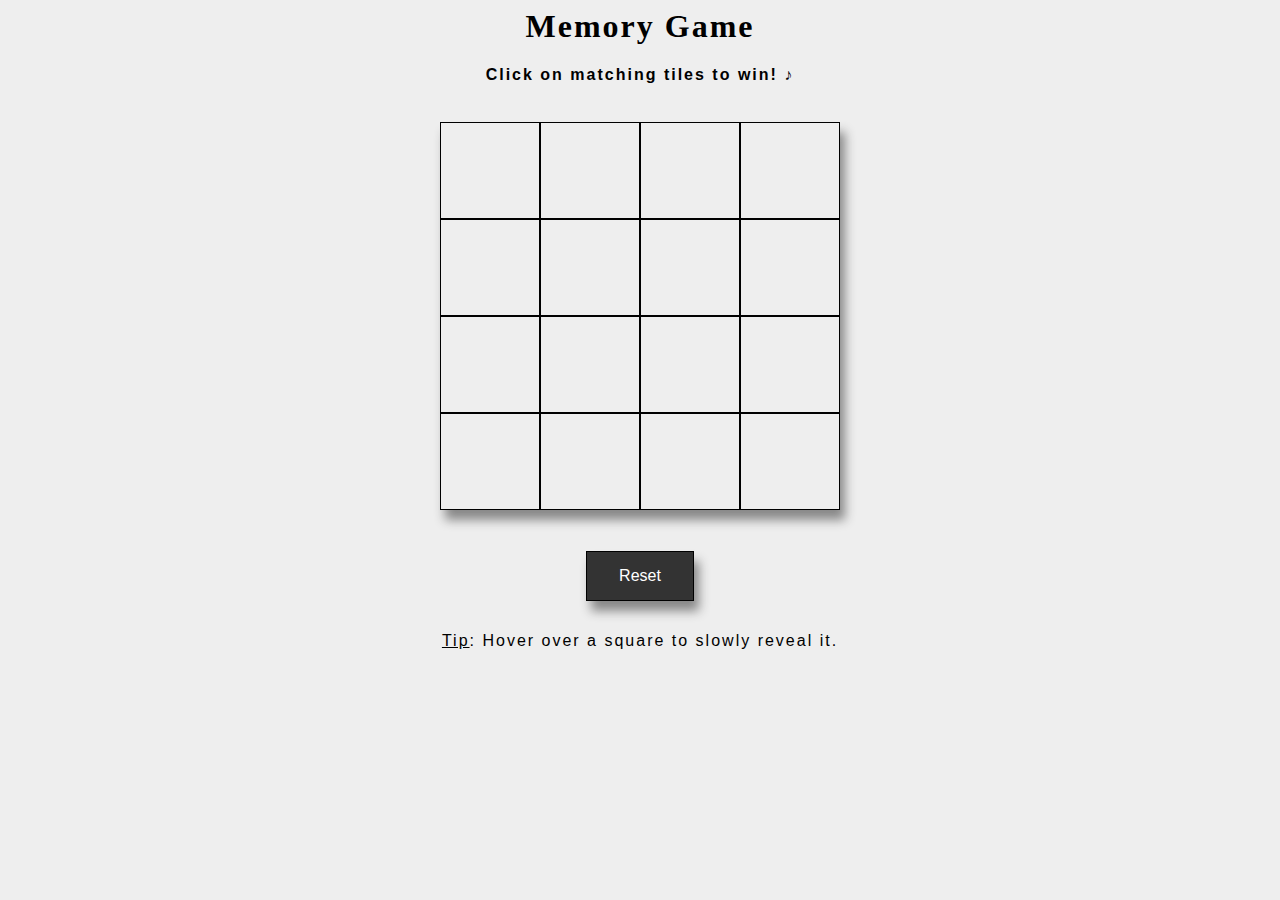
==== projects/memory/index.html @ 2263c2b8 "Organize file structure & port memory game & mlk project from codepen" ====
<html>
    <head>
        <title>Memory Game</title>
       <link rel="stylesheet" href="style.css">
    </head>
  <h1>Memory Game</h1>
  <h4>Click on matching tiles to win! ♪</h4>
 
 <div id='status'> </div>
  <div id="Win Text"></div>
  <div id="game-board" class="board">
    <div id="1" class="square"></div>
    <div id="2" class="square"></div>
    <div id="3" class="square"></div>
    <div id="4" class="square"></div>
    <div id="5" class="square"></div>
    <div id="6" class="square"></div>
    <div id="7" class="square"></div>
    <div id="8" class="square"></div>
    <div id="9" class="square"></div>
    <div id="10" class="square"></div>
    <div id="11" class="square"></div>
    <div id="12" class="square"></div>
    <div id="13" class="square"></div>
    <div id="14" class="square"></div>
    <div id="15" class="square"></div>
    <div id="16" class="square"></div>
  </div>
   <div><button id="reset" class="button" >Reset</button></div>
    <p class="tip"><u>Tip</u>: Hover over a square to slowly reveal it.</p>
  
 
   <script src="index.js"></script>
</html>
---- projects/memory/style.css ----
:root {
    --light-gray: #eee;
    
  }
  
  body {
    text-align: center;
     background-color: var(--light-gray);
     font-family: 'Lato', sans-serif;
     letter-spacing: 2px;
  }
  
  h1 {
   
    font-family: 'Libre Baskerville', serif;
  }
  
  .board {
    display: inline-grid;
    align-items: center;
    grid-template-columns: 100px 100px 100px 100px;
    box-shadow: 5px 10px 10px #888888;
    margin: 1em;
  }
  
  
  
  .square {
  
    color: var(--light-gray);
    line-height: 85px;
    border-bottom: 1px solid black;
    border-left: 1px solid black;
    border-top: 1px solid black;
    border-right: 1px solid black;
    height: 95px;
    font-size: 3em;
    transition: background-color 0.6s;
    -webkit-transition: background 0.6s;
    -moz-transition: background 0.6s;
    
  
  }
  
  
  @media only screen and (max-width: 600px) {
    .board {
  
      grid-template-columns: 70px 70px 70px 70px;
    
    }
    
    .square {
      line-height: 70px;
       height: 70px;
      font-size: 2em;
    }
    
    .tip {
      display: none;
    }
  }
  
  .square:hover {
     color: black;
    transition: 2s;
    transition-delay: 0.7s;
  }
  
  
  .active {
    color: black;
    background-color: #cafd96;
  
  }
  
  .selected {
    color: black;
    background-color:  #DDD;
  
  }
  
  .highlighted {
    color: black;
    background-color: white;
  }
  
  button {
    margin-top: 25px;
     margin-bottom: 15px;
  }
  
  
  .button {
    background-color: #333; /* Green */
    border: none;
    color: white;
    padding: 15px 32px;
    text-align: center;
  
    display: inline-block;
    font-size: 16px;
     border: 1px solid black;
    box-shadow: 5px 10px 10px #888888;
  }
  
  .processing {
    background-color: #777;
    color: white;
  }
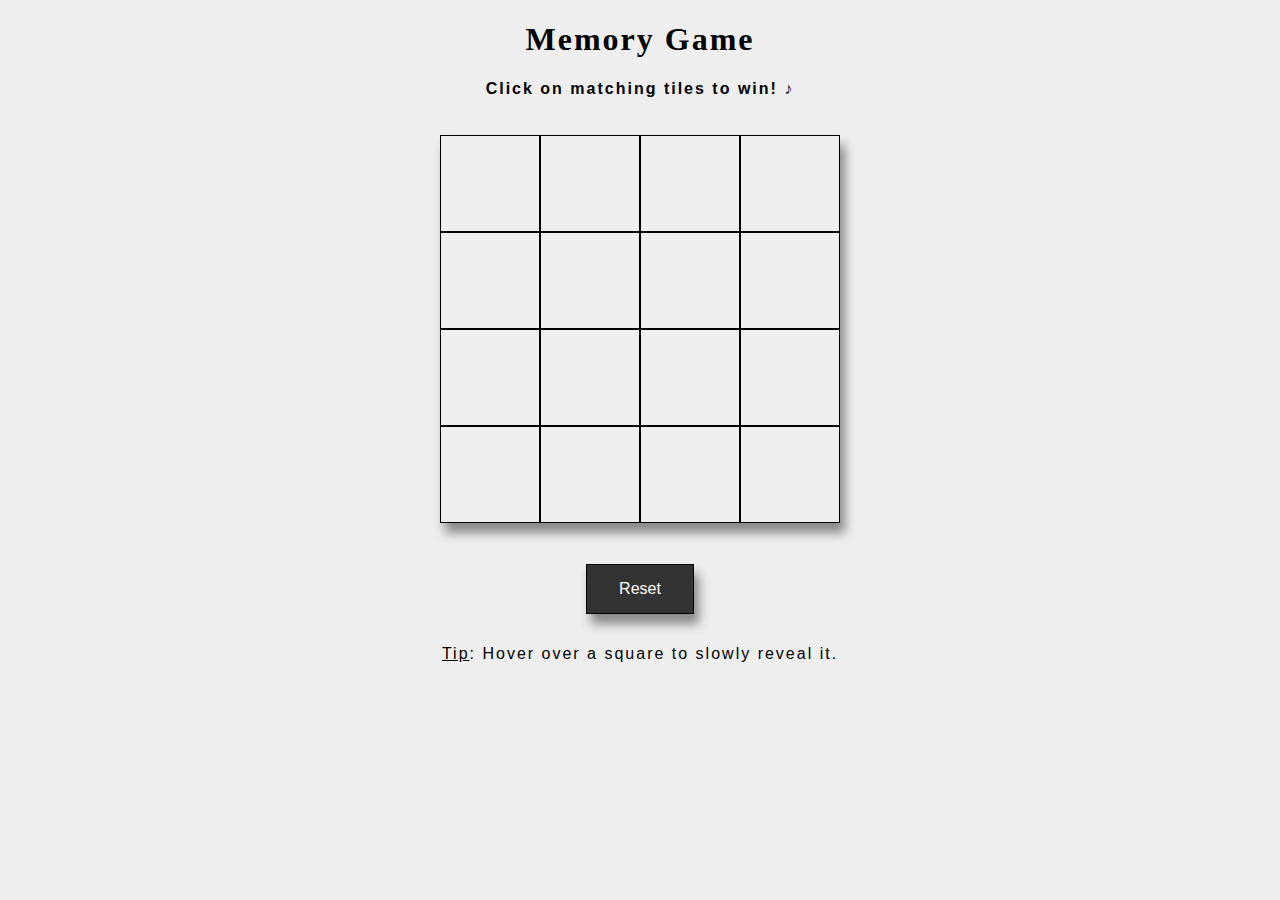
==== commit b68e8adb: "Modify memory project encoding" ====
--- a/projects/memory/index.html
+++ b/projects/memory/index.html
@@ -1,5 +1,8 @@
+<!DOCTYPE html>
+
 <html>
     <head>
+        <meta charset="UTF-8">
         <title>Memory Game</title>
        <link rel="stylesheet" href="style.css">
     </head>
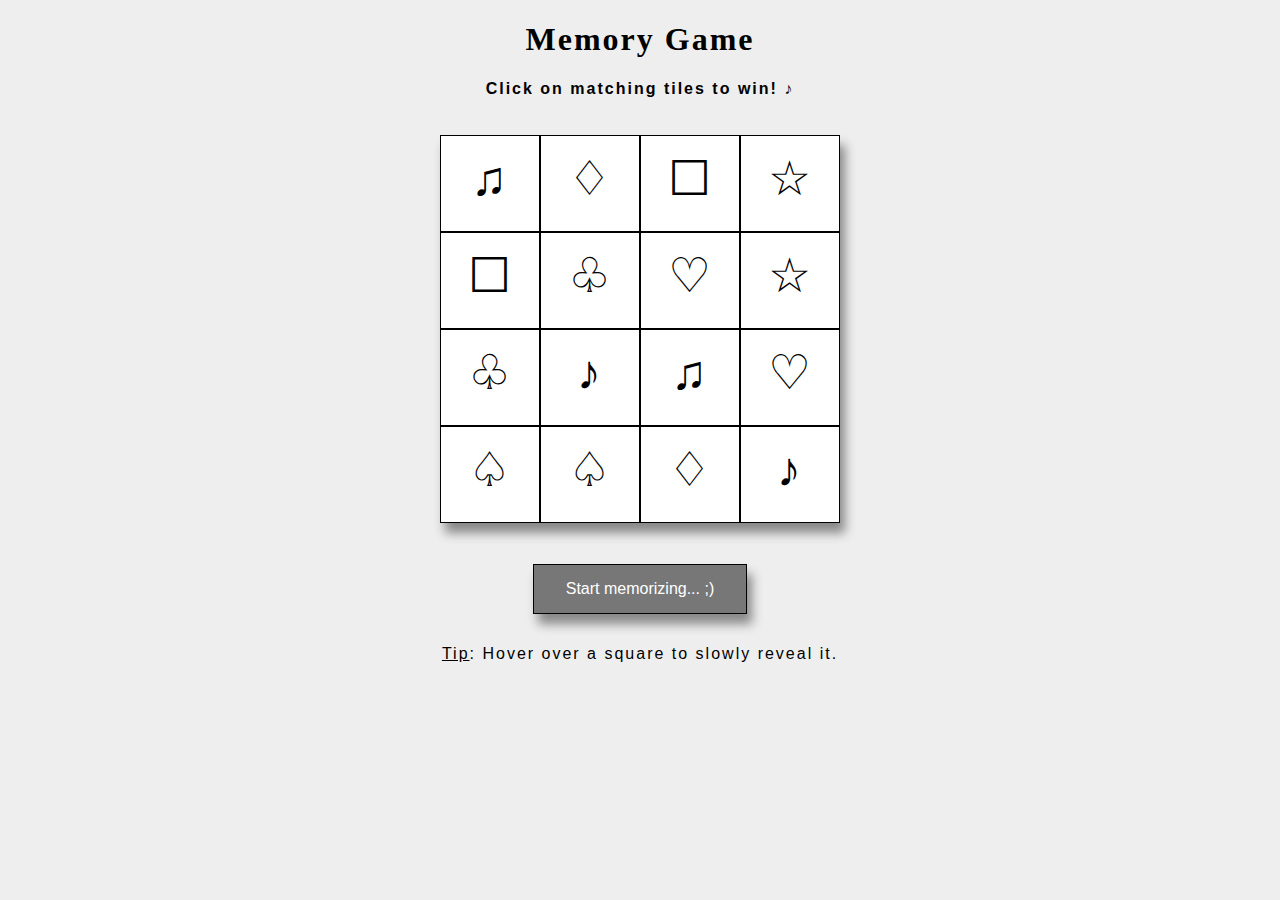
==== commit 15bd9941: "Update site with blog links & coaching info" ====
--- a/projects/memory/index.html
+++ b/projects/memory/index.html
@@ -1,37 +1,37 @@
-<!DOCTYPE html>
+  <!DOCTYPE html>
 
-<html>
-    <head>
-        <meta charset="UTF-8">
-        <title>Memory Game</title>
-       <link rel="stylesheet" href="style.css">
-    </head>
-  <h1>Memory Game</h1>
-  <h4>Click on matching tiles to win! ♪</h4>
- 
- <div id='status'> </div>
-  <div id="Win Text"></div>
-  <div id="game-board" class="board">
-    <div id="1" class="square"></div>
-    <div id="2" class="square"></div>
-    <div id="3" class="square"></div>
-    <div id="4" class="square"></div>
-    <div id="5" class="square"></div>
-    <div id="6" class="square"></div>
-    <div id="7" class="square"></div>
-    <div id="8" class="square"></div>
-    <div id="9" class="square"></div>
-    <div id="10" class="square"></div>
-    <div id="11" class="square"></div>
-    <div id="12" class="square"></div>
-    <div id="13" class="square"></div>
-    <div id="14" class="square"></div>
-    <div id="15" class="square"></div>
-    <div id="16" class="square"></div>
-  </div>
-   <div><button id="reset" class="button" >Reset</button></div>
-    <p class="tip"><u>Tip</u>: Hover over a square to slowly reveal it.</p>
+  <html>
+      <head>
+        <meta http-equiv="Content-Type" content="text/html; charset=utf-8" />
+          <title>Memory Game</title>
+        <link rel="stylesheet" href="style.css">
+      </head>
+    <h1>Memory Game</h1>
+    <h4>Click on matching tiles to win! ♪</h4>
   
- 
-   <script src="index.js"></script>
-</html>+  <div id='status'> </div>
+    <div id="Win Text"></div>
+    <div id="game-board" class="board">
+      <div id="1" class="square"></div>
+      <div id="2" class="square"></div>
+      <div id="3" class="square"></div>
+      <div id="4" class="square"></div>
+      <div id="5" class="square"></div>
+      <div id="6" class="square"></div>
+      <div id="7" class="square"></div>
+      <div id="8" class="square"></div>
+      <div id="9" class="square"></div>
+      <div id="10" class="square"></div>
+      <div id="11" class="square"></div>
+      <div id="12" class="square"></div>
+      <div id="13" class="square"></div>
+      <div id="14" class="square"></div>
+      <div id="15" class="square"></div>
+      <div id="16" class="square"></div>
+    </div>
+    <div><button id="reset" class="button" >Reset</button></div>
+      <p class="tip"><u>Tip</u>: Hover over a square to slowly reveal it.</p>
+    
+  
+    <script src="index.js"></script>
+  </html>